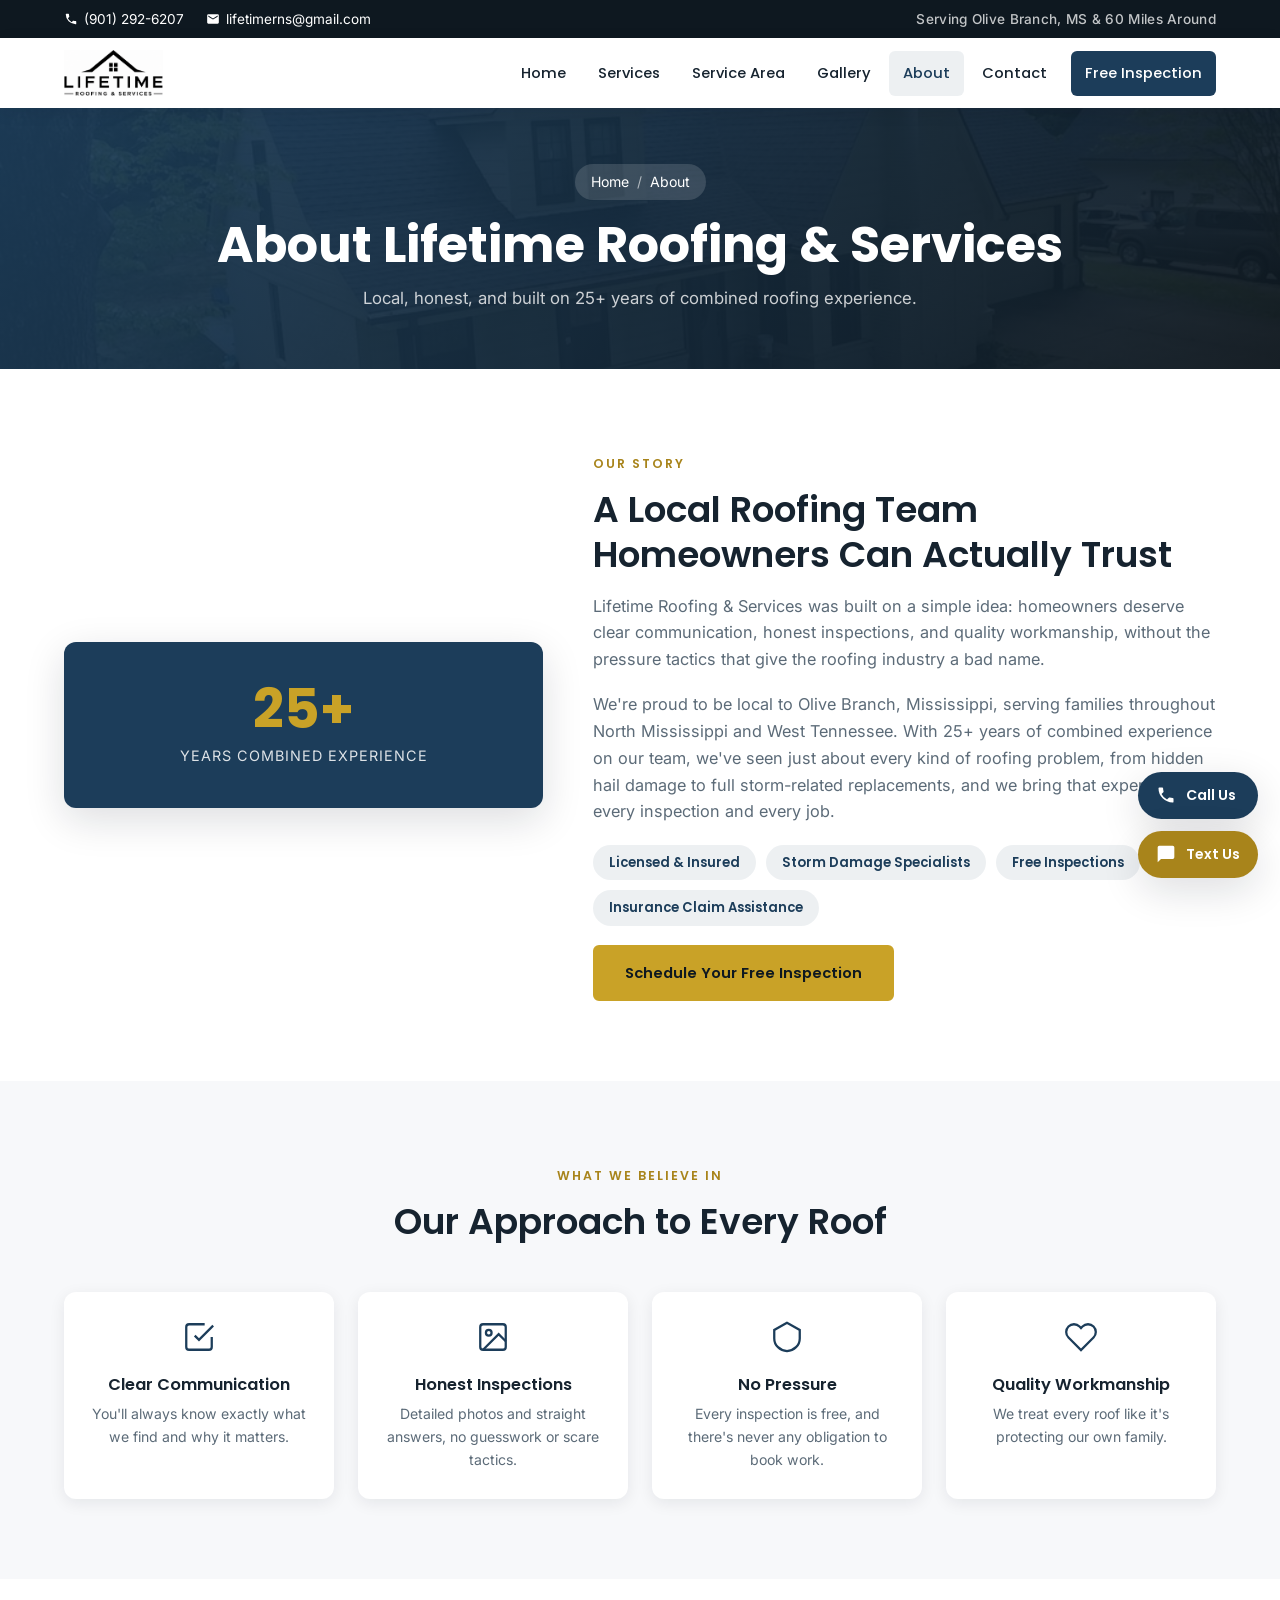
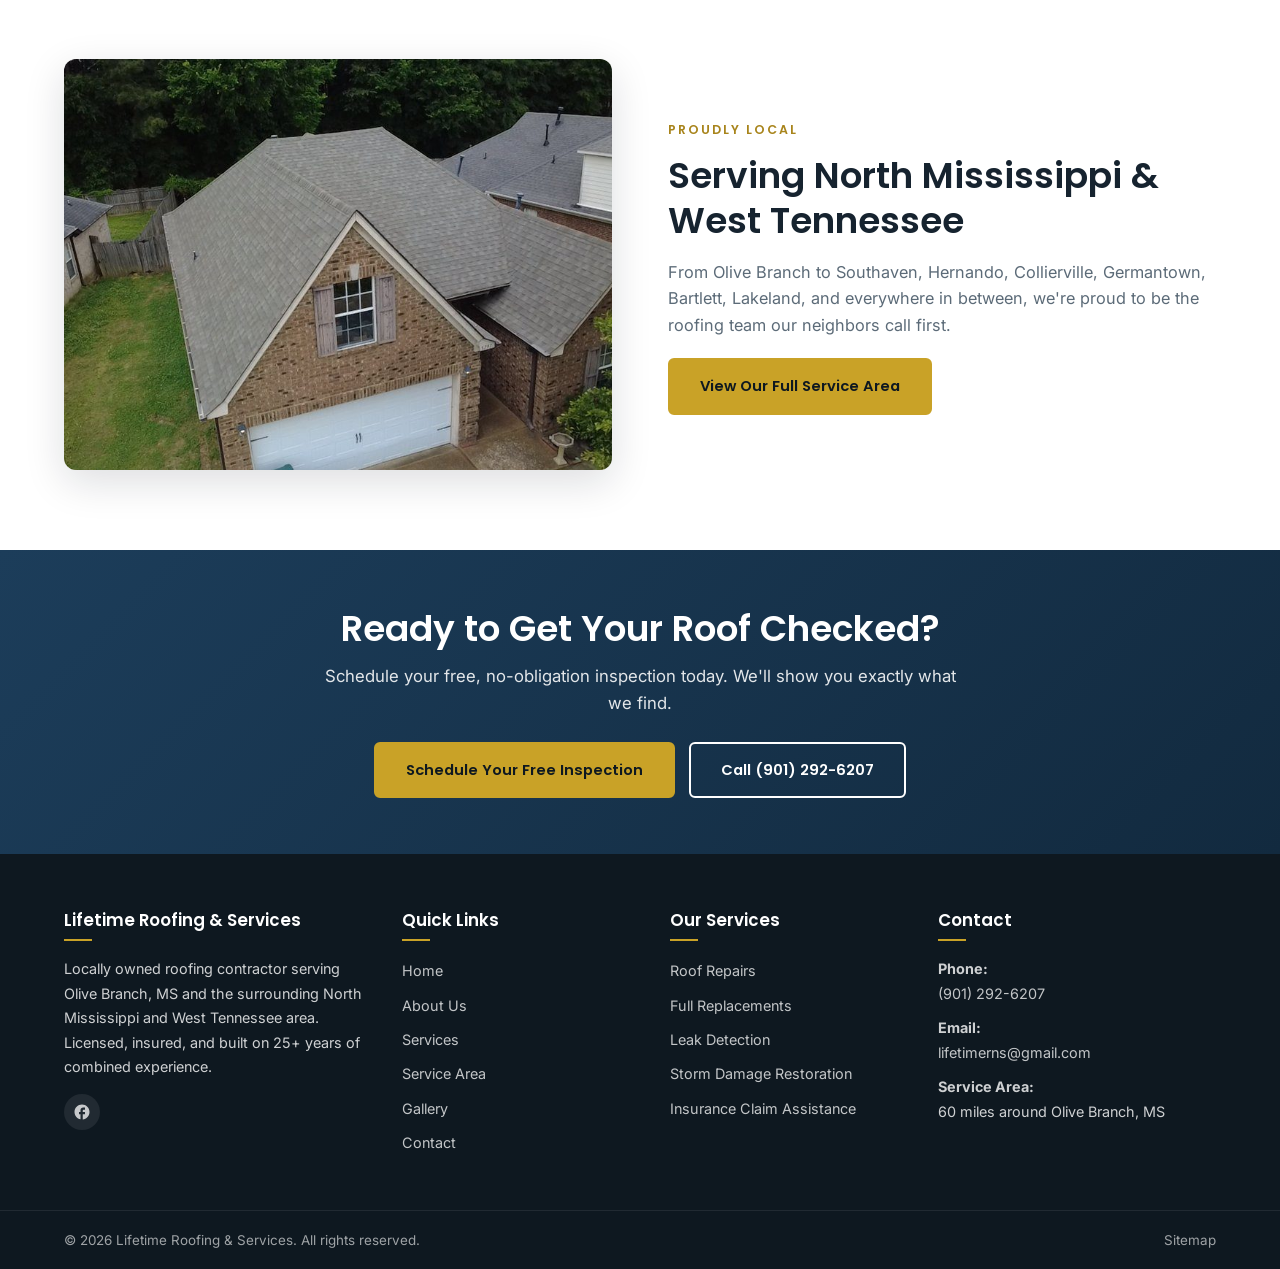
==== about.html @ e29c3717 "Initial build: Lifetime Roofing & Services SEO site Static HTML/CSS/JS site for lifetimeroofingnserv" ====
<!DOCTYPE html>
<html lang="en">
<head>
    <meta charset="UTF-8">
    <meta name="viewport" content="width=device-width, initial-scale=1.0">
    <title>About Us | 25+ Years Roofing Experience | Lifetime Roofing &amp; Services</title>
    <meta name="description" content="Lifetime Roofing & Services is a locally owned, licensed & insured roofing contractor with 25+ years of combined experience serving Olive Branch, MS and surrounding areas.">
    <meta name="robots" content="index, follow">
    <meta property="og:title" content="About Lifetime Roofing & Services">
    <meta property="og:description" content="Locally owned, licensed & insured roofing contractor with 25+ years of combined experience serving North Mississippi & West Tennessee.">
    <meta property="og:type" content="website">
    <meta property="og:url" content="https://lifetimeroofingnservices.com/about.html">
    <link rel="canonical" href="https://lifetimeroofingnservices.com/about.html">
    <link rel="preconnect" href="https://fonts.googleapis.com">
    <link rel="preconnect" href="https://fonts.gstatic.com" crossorigin>
    <link href="https://fonts.googleapis.com/css2?family=Poppins:wght@500;600;700&family=Inter:wght@400;500;600&display=swap" rel="stylesheet">
    <link rel="icon" type="image/png" sizes="32x32" href="images/favicon-32.png">
    <link rel="apple-touch-icon" href="images/favicon-180.png">
    <link rel="stylesheet" href="css/style.css">
    <script type="application/ld+json">
    {
        "@context": "https://schema.org",
        "@type": "BreadcrumbList",
        "itemListElement": [
            {"@type": "ListItem", "position": 1, "name": "Home", "item": "https://lifetimeroofingnservices.com/"},
            {"@type": "ListItem", "position": 2, "name": "About", "item": "https://lifetimeroofingnservices.com/about.html"}
        ]
    }
    </script>
</head>
<body>

    <div class="top-bar">
        <div class="container top-bar-inner">
            <div class="top-bar-left">
                <a href="tel:+19012926207" class="top-link"><svg width="14" height="14" viewBox="0 0 24 24" fill="currentColor"><path d="M20 15.5c-1.25 0-2.45-.2-3.57-.57a1 1 0 0 0-1.02.24l-2.2 2.2a15.07 15.07 0 0 1-6.59-6.59l2.2-2.2a1 1 0 0 0 .25-1.02A11.36 11.36 0 0 1 8.5 4a1 1 0 0 0-1-1H4a1 1 0 0 0-1 1 17 17 0 0 0 17 17 1 1 0 0 0 1-1v-3.5a1 1 0 0 0-1-1z"/></svg> (901) 292-6207</a>
                <a href="mailto:lifetimerns@gmail.com" class="top-link"><svg width="14" height="14" viewBox="0 0 24 24" fill="currentColor"><path d="M20 4H4a2 2 0 0 0-2 2v12a2 2 0 0 0 2 2h16a2 2 0 0 0 2-2V6a2 2 0 0 0-2-2zm0 4-8 5-8-5V6l8 5 8-5v2z"/></svg> lifetimerns@gmail.com</a>
            </div>
            <div class="top-bar-right">Serving Olive Branch, MS &amp; 60 Miles Around</div>
        </div>
    </div>

    <header class="main-header" id="mainHeader">
        <div class="container header-inner">
            <a href="index.html" class="logo">
                <img src="images/logo.png" alt="Lifetime Roofing & Services logo" class="logo-img">
            </a>
            <nav class="main-nav" id="mainNav">
                <ul>
                    <li><a href="index.html">Home</a></li>
                    <li><a href="services.html">Services</a></li>
                    <li><a href="service-area.html">Service Area</a></li>
                    <li><a href="gallery.html">Gallery</a></li>
                    <li><a href="about.html" class="active">About</a></li>
                    <li><a href="contact.html">Contact</a></li>
                    <li><a href="contact.html" class="nav-cta">Free Inspection</a></li>
                </ul>
            </nav>
            <button class="mobile-toggle" id="mobileToggle" aria-label="Toggle Menu">
                <span></span><span></span><span></span>
            </button>
        </div>
    </header>

    <section class="sub-hero">
        <div class="container">
            <div class="breadcrumbs"><a href="index.html">Home</a><span class="sep">/</span><span>About</span></div>
            <h1>About Lifetime Roofing &amp; Services</h1>
            <p>Local, honest, and built on 25+ years of combined roofing experience.</p>
        </div>
    </section>

    <section class="about-block">
        <div class="container about-grid">
            <div class="about-badge">
                <div class="big-num">25+</div>
                <span>Years Combined Experience</span>
            </div>
            <div class="about-info">
                <span class="eyebrow">Our Story</span>
                <h2>A Local Roofing Team Homeowners Can Actually Trust</h2>
                <p>Lifetime Roofing &amp; Services was built on a simple idea: homeowners deserve clear communication, honest inspections, and quality workmanship, without the pressure tactics that give the roofing industry a bad name.</p>
                <p>We're proud to be local to Olive Branch, Mississippi, serving families throughout North Mississippi and West Tennessee. With 25+ years of combined experience on our team, we've seen just about every kind of roofing problem, from hidden hail damage to full storm-related replacements, and we bring that experience to every inspection and every job.</p>
                <div class="credential-tags">
                    <span class="credential-tag">Licensed &amp; Insured</span>
                    <span class="credential-tag">Storm Damage Specialists</span>
                    <span class="credential-tag">Free Inspections</span>
                    <span class="credential-tag">Insurance Claim Assistance</span>
                </div>
                <a href="contact.html" class="btn btn-primary">Schedule Your Free Inspection</a>
            </div>
        </div>
    </section>

    <section class="why-us">
        <div class="container">
            <div class="section-header">
                <span class="eyebrow">What We Believe In</span>
                <h2>Our Approach to Every Roof</h2>
            </div>
            <div class="why-grid">
                <div class="why-card">
                    <svg width="34" height="34" viewBox="0 0 24 24" fill="none" stroke="currentColor" stroke-width="1.6"><path d="M9 11l3 3L22 4"/><path d="M21 12v7a2 2 0 0 1-2 2H5a2 2 0 0 1-2-2V5a2 2 0 0 1 2-2h11"/></svg>
                    <h3>Clear Communication</h3>
                    <p>You'll always know exactly what we find and why it matters.</p>
                </div>
                <div class="why-card">
                    <svg width="34" height="34" viewBox="0 0 24 24" fill="none" stroke="currentColor" stroke-width="1.6"><rect x="3" y="3" width="18" height="18" rx="2"/><circle cx="9" cy="9" r="2"/><path d="m21 15-5-5L5 21"/></svg>
                    <h3>Honest Inspections</h3>
                    <p>Detailed photos and straight answers, no guesswork or scare tactics.</p>
                </div>
                <div class="why-card">
                    <svg width="34" height="34" viewBox="0 0 24 24" fill="none" stroke="currentColor" stroke-width="1.6"><path d="M12 2 3 7v6c0 5 4 8.5 9 9 5-.5 9-4 9-9V7l-9-5z"/></svg>
                    <h3>No Pressure</h3>
                    <p>Every inspection is free, and there's never any obligation to book work.</p>
                </div>
                <div class="why-card">
                    <svg width="34" height="34" viewBox="0 0 24 24" fill="none" stroke="currentColor" stroke-width="1.6"><path d="M20.84 4.61a5.5 5.5 0 0 0-7.78 0L12 5.67l-1.06-1.06a5.5 5.5 0 0 0-7.78 7.78l1.06 1.06L12 21.23l7.78-7.78 1.06-1.06a5.5 5.5 0 0 0 0-7.78z"/></svg>
                    <h3>Quality Workmanship</h3>
                    <p>We treat every roof like it's protecting our own family.</p>
                </div>
            </div>
        </div>
    </section>

    <section class="welcome">
        <div class="container welcome-grid">
            <div class="welcome-image">
                <img src="images/roof-project-2.jpg" alt="Finished roofing project near Olive Branch, Mississippi" loading="lazy">
            </div>
            <div class="welcome-text">
                <span class="eyebrow">Proudly Local</span>
                <h2>Serving North Mississippi &amp; West Tennessee</h2>
                <p>From Olive Branch to Southaven, Hernando, Collierville, Germantown, Bartlett, Lakeland, and everywhere in between, we're proud to be the roofing team our neighbors call first.</p>
                <a href="service-area.html" class="btn btn-primary">View Our Full Service Area</a>
            </div>
        </div>
    </section>

    <section class="cta-banner">
        <div class="container">
            <h2>Ready to Get Your Roof Checked?</h2>
            <p>Schedule your free, no-obligation inspection today. We'll show you exactly what we find.</p>
            <div class="cta-buttons">
                <a href="contact.html" class="btn btn-primary">Schedule Your Free Inspection</a>
                <a href="tel:+19012926207" class="btn btn-outline">Call (901) 292-6207</a>
            </div>
        </div>
    </section>

    <footer class="main-footer">
        <div class="container footer-grid">
            <div class="footer-col">
                <h4>Lifetime Roofing &amp; Services</h4>
                <p>Locally owned roofing contractor serving Olive Branch, MS and the surrounding North Mississippi and West Tennessee area. Licensed, insured, and built on 25+ years of combined experience.</p>
                <div class="footer-social">
                    <a href="https://www.facebook.com/profile.php?id=61560986921436" aria-label="Facebook" target="_blank" rel="noopener">
                        <svg width="18" height="18" viewBox="0 0 24 24" fill="currentColor"><path d="M22 12c0-5.52-4.48-10-10-10S2 6.48 2 12c0 4.84 3.44 8.87 8 9.8V15H8v-3h2V9.5C10 7.57 11.57 6 13.5 6H16v3h-2c-.55 0-1 .45-1 1v2h3v3h-3v6.95c5.05-.5 9-4.76 9-9.95z"/></svg>
                    </a>
                </div>
            </div>
            <div class="footer-col">
                <h4>Quick Links</h4>
                <ul>
                    <li><a href="index.html">Home</a></li>
                    <li><a href="about.html">About Us</a></li>
                    <li><a href="services.html">Services</a></li>
                    <li><a href="service-area.html">Service Area</a></li>
                    <li><a href="gallery.html">Gallery</a></li>
                    <li><a href="contact.html">Contact</a></li>
                </ul>
            </div>
            <div class="footer-col">
                <h4>Our Services</h4>
                <ul>
                    <li><a href="services.html#repairs">Roof Repairs</a></li>
                    <li><a href="services.html#replacement">Full Replacements</a></li>
                    <li><a href="services.html#leak-detection">Leak Detection</a></li>
                    <li><a href="services.html#storm-damage">Storm Damage Restoration</a></li>
                    <li><a href="services.html#insurance">Insurance Claim Assistance</a></li>
                </ul>
            </div>
            <div class="footer-col">
                <h4>Contact</h4>
                <p><strong>Phone:</strong><br><a href="tel:+19012926207">(901) 292-6207</a></p>
                <p><strong>Email:</strong><br><a href="mailto:lifetimerns@gmail.com">lifetimerns@gmail.com</a></p>
                <p><strong>Service Area:</strong><br>60 miles around Olive Branch, MS</p>
            </div>
        </div>
        <div class="footer-bottom">
            <div class="container footer-bottom-inner">
                <p>&copy; <span id="year">2026</span> Lifetime Roofing &amp; Services. All rights reserved.</p>
                <ul>
                    <li><a href="sitemap.xml">Sitemap</a></li>
                </ul>
            </div>
        </div>
    </footer>

    <div class="fab-container">
        <a href="tel:+19012926207" class="fab fab-call" aria-label="Call Us">
            <svg width="20" height="20" viewBox="0 0 24 24" fill="currentColor"><path d="M20 15.5c-1.25 0-2.45-.2-3.57-.57a1 1 0 0 0-1.02.24l-2.2 2.2a15.07 15.07 0 0 1-6.59-6.59l2.2-2.2a1 1 0 0 0 .25-1.02A11.36 11.36 0 0 1 8.5 4a1 1 0 0 0-1-1H4a1 1 0 0 0-1 1 17 17 0 0 0 17 17 1 1 0 0 0 1-1v-3.5a1 1 0 0 0-1-1z"/></svg>
            <span>Call Us</span>
        </a>
        <a href="sms:+19012926207" class="fab fab-text" aria-label="Text Us">
            <svg width="20" height="20" viewBox="0 0 24 24" fill="currentColor"><path d="M20 2H4a2 2 0 0 0-2 2v18l4-4h14a2 2 0 0 0 2-2V4a2 2 0 0 0-2-2z"/></svg>
            <span>Text Us</span>
        </a>
    </div>

    <script src="js/script.js"></script>
</body>
</html>
---- css/style.css ----
/* =========================================================
   Lifetime Roofing & Services
   Stylesheet
   ========================================================= */

:root {
    --primary: #1c3d5a;
    --primary-dark: #122a3f;
    --primary-light: #3f6c8f;
    --accent: #c9a227;
    --accent-dark: #a8841b;
    --dark: #16232f;
    --darker: #0e1820;
    --light: #f7f8fa;
    --gray: #5c6b78;
    --gray-light: #e3e8ec;
    --white: #ffffff;
    --shadow: 0 4px 16px rgba(14, 24, 32, 0.08);
    --shadow-lg: 0 12px 40px rgba(14, 24, 32, 0.14);
    --radius: 6px;
    --radius-lg: 12px;
    --transition: all .3s cubic-bezier(.4, 0, .2, 1);
    --font-heading: 'Poppins', 'Helvetica Neue', Arial, sans-serif;
    --font-body: 'Inter', 'Helvetica Neue', Arial, sans-serif;
}

* { margin: 0; padding: 0; box-sizing: border-box; }

html { scroll-behavior: smooth; font-size: 16px; }

body {
    font-family: var(--font-body);
    color: var(--dark);
    line-height: 1.65;
    background: var(--white);
    overflow-x: hidden;
    -webkit-font-smoothing: antialiased;
}

img { max-width: 100%; height: auto; display: block; }
a { color: var(--primary); text-decoration: none; transition: var(--transition); }
a:hover { color: var(--primary-light); }

.container { max-width: 1200px; margin: 0 auto; padding: 0 24px; }

h1, h2, h3, h4, h5, h6 {
    font-family: var(--font-heading);
    font-weight: 600;
    line-height: 1.25;
    color: var(--dark);
}

h1 { font-size: clamp(2rem, 4.6vw, 3.1rem); font-weight: 700; }
h2 { font-size: clamp(1.6rem, 3.2vw, 2.25rem); margin-bottom: 1rem; }
h3 { font-size: 1.3rem; margin-bottom: .75rem; }

.eyebrow {
    display: inline-block;
    color: var(--accent-dark);
    font-family: var(--font-heading);
    font-weight: 600;
    text-transform: uppercase;
    letter-spacing: 2px;
    font-size: .78rem;
    margin-bottom: .75rem;
}
.eyebrow.light { color: var(--accent); }

.section-header {
    text-align: center;
    max-width: 680px;
    margin: 0 auto 3rem;
}
.section-header p { color: var(--gray); font-size: 1.02rem; }

.btn {
    display: inline-flex;
    align-items: center;
    justify-content: center;
    gap: .5rem;
    padding: 14px 30px;
    font-family: var(--font-heading);
    font-weight: 600;
    font-size: .92rem;
    border-radius: var(--radius);
    border: 2px solid transparent;
    cursor: pointer;
    transition: var(--transition);
    text-align: center;
}
.btn-primary {
    background: var(--accent);
    color: var(--darker);
    border-color: var(--accent);
}
.btn-primary:hover {
    background: var(--accent-dark);
    border-color: var(--accent-dark);
    color: var(--darker);
    transform: translateY(-2px);
    box-shadow: var(--shadow);
}
.btn-outline {
    background: transparent;
    color: var(--white);
    border-color: var(--white);
}
.btn-outline:hover {
    background: var(--white);
    color: var(--primary);
}
.btn-full { width: 100%; }

/* =========================================================
   TOP BAR
   ========================================================= */
.top-bar {
    background: var(--darker);
    color: var(--white);
    padding: 8px 0;
    font-size: .85rem;
}
.top-bar-inner {
    display: flex;
    justify-content: space-between;
    align-items: center;
    gap: 16px;
    flex-wrap: wrap;
}
.top-bar-left { display: flex; gap: 22px; flex-wrap: wrap; }
.top-link {
    color: var(--white);
    display: inline-flex;
    align-items: center;
    gap: 6px;
}
.top-link:hover { color: var(--accent); }
.top-link svg { flex-shrink: 0; }
.top-bar-right { font-weight: 500; letter-spacing: .3px; color: rgba(255,255,255,.75); }

/* =========================================================
   HEADER
   ========================================================= */
.main-header {
    background: var(--white);
    box-shadow: var(--shadow);
    position: sticky;
    top: 0;
    z-index: 100;
}
.header-inner {
    display: flex;
    align-items: center;
    justify-content: space-between;
    padding-top: 12px;
    padding-bottom: 12px;
    gap: 24px;
}
.logo { display: flex; align-items: center; gap: 10px; flex-shrink: 0; }
.logo-img { height: 46px; width: auto; display: block; }

.main-nav ul { display: flex; list-style: none; gap: 4px; align-items: center; }
.main-nav a {
    display: inline-block;
    padding: 10px 14px;
    color: var(--dark);
    font-family: var(--font-heading);
    font-weight: 500;
    font-size: .92rem;
    border-radius: var(--radius);
    transition: var(--transition);
}
.main-nav a:hover,
.main-nav a.active {
    color: var(--primary);
    background: rgba(28, 61, 90, .08);
}
.main-nav .nav-cta {
    background: var(--primary);
    color: var(--white);
    margin-left: 6px;
}
.main-nav .nav-cta:hover { background: var(--primary-dark); color: var(--white); }

.mobile-toggle {
    display: none;
    flex-direction: column;
    justify-content: space-between;
    width: 30px;
    height: 22px;
    background: transparent;
    border: 0;
    cursor: pointer;
    padding: 0;
}
.mobile-toggle span {
    display: block;
    height: 3px;
    background: var(--dark);
    border-radius: 2px;
    transition: var(--transition);
}

/* =========================================================
   HERO (single image, decluttered)
   ========================================================= */
.hero {
    position: relative;
    min-height: clamp(440px, 62vh, 640px);
    display: flex;
    align-items: center;
    background: var(--darker);
}
.hero-media {
    position: absolute;
    inset: 0;
    background-size: cover;
    background-position: center;
}
.hero-media::after {
    content: "";
    position: absolute;
    inset: 0;
    background: linear-gradient(115deg, rgba(14,24,32,.88) 0%, rgba(14,24,32,.62) 55%, rgba(14,24,32,.4) 100%);
}
.hero-content {
    position: relative;
    max-width: 640px;
    color: var(--white);
    padding: 60px 0;
}
.hero-content .eyebrow { color: var(--accent); }
.hero-content h1 {
    color: var(--white);
    margin-bottom: 1.1rem;
}
.hero-content p {
    font-size: clamp(1rem, 1.6vw, 1.15rem);
    color: rgba(255,255,255,.9);
    margin-bottom: 1.9rem;
    max-width: 540px;
}
.hero-buttons { display: flex; gap: 14px; flex-wrap: wrap; margin-bottom: 2rem; }
.hero-trust {
    display: flex;
    gap: 26px;
    flex-wrap: wrap;
    padding-top: 1.6rem;
    border-top: 1px solid rgba(255,255,255,.18);
}
.hero-trust-item { display: flex; align-items: center; gap: 10px; }
.hero-trust-item strong {
    display: block;
    font-family: var(--font-heading);
    color: var(--white);
    font-size: 1rem;
}
.hero-trust-item span { color: rgba(255,255,255,.7); font-size: .82rem; }
.hero-trust-item svg { color: var(--accent); flex-shrink: 0; }

/* =========================================================
   SUB-HERO (for non-home pages)
   ========================================================= */
.sub-hero {
    position: relative;
    min-height: 240px;
    display: flex;
    align-items: center;
    justify-content: center;
    text-align: center;
    color: var(--white);
    background: linear-gradient(135deg, rgba(28,61,90,.92), rgba(14,24,32,.94)), url('../images/roof-project-1.jpg') center/cover;
    padding: 56px 24px;
}
.sub-hero h1 { color: var(--white); margin-bottom: .6rem; }
.sub-hero p { font-size: 1.05rem; max-width: 640px; margin: 0 auto; opacity: .92; color: rgba(255,255,255,.85); }
.breadcrumbs {
    display: inline-flex;
    align-items: center;
    gap: 8px;
    margin-bottom: 14px;
    font-size: .88rem;
    background: rgba(255,255,255,.14);
    padding: 6px 16px;
    border-radius: 999px;
}
.breadcrumbs a { color: var(--white); }
.breadcrumbs a:hover { color: var(--accent); }
.breadcrumbs .sep { opacity: .6; }

/* =========================================================
   QUICK LINKS
   ========================================================= */
.quick-links { padding: 56px 0; background: var(--light); }
.quick-links-grid { display: grid; grid-template-columns: repeat(4, 1fr); gap: 22px; }
.quick-link-card {
    background: var(--white);
    padding: 32px 22px;
    border-radius: var(--radius-lg);
    text-align: center;
    color: var(--dark);
    box-shadow: var(--shadow);
    transition: var(--transition);
    border-top: 3px solid transparent;
}
.quick-link-card:hover {
    transform: translateY(-5px);
    box-shadow: var(--shadow-lg);
    border-top-color: var(--accent);
    color: var(--dark);
}
.quick-icon {
    width: 60px;
    height: 60px;
    border-radius: 50%;
    background: rgba(28, 61, 90, .08);
    display: inline-flex;
    align-items: center;
    justify-content: center;
    color: var(--primary);
    margin-bottom: 14px;
}
.quick-link-card h3 { font-size: 1.08rem; margin-bottom: 6px; }
.quick-link-card p { color: var(--gray); font-size: .9rem; }

/* =========================================================
   WELCOME / INTRO
   ========================================================= */
.welcome { padding: 80px 0; background: var(--white); }
.welcome-grid { display: grid; grid-template-columns: 1fr 1fr; gap: 56px; align-items: center; }
.welcome-text p { color: var(--gray); font-size: 1.02rem; margin-bottom: 1.2rem; }
.welcome-features { margin-top: 28px; display: grid; gap: 13px; }
.feature { display: flex; align-items: center; gap: 12px; color: var(--dark); font-weight: 500; }
.feature svg {
    color: var(--primary);
    flex-shrink: 0;
    background: rgba(28, 61, 90, .1);
    border-radius: 50%;
    padding: 4px;
}
.welcome-image {
    position: relative;
    border-radius: var(--radius-lg);
    overflow: hidden;
    box-shadow: var(--shadow-lg);
    aspect-ratio: 4 / 3;
}
.welcome-image img { width: 100%; height: 100%; object-fit: cover; }
.image-badge {
    position: absolute;
    top: 20px;
    right: 20px;
    background: var(--accent);
    color: var(--darker);
    padding: 12px 18px;
    border-radius: var(--radius);
    box-shadow: var(--shadow);
    text-align: center;
}
.image-badge strong { display: block; font-family: var(--font-heading); font-size: 1rem; }
.image-badge span { font-size: .82rem; }

/* =========================================================
   SERVICES
   ========================================================= */
.services { padding: 80px 0; background: var(--primary); color: var(--white); }
.services .section-header h2, .services .section-header p { color: var(--white); }
.services .section-header p { color: rgba(255,255,255,.82); }
.services-grid { display: grid; grid-template-columns: repeat(3, 1fr); gap: 26px; }
.service-card {
    background: var(--white);
    color: var(--dark);
    border-radius: var(--radius-lg);
    padding: 30px 26px;
    box-shadow: var(--shadow-lg);
    transition: var(--transition);
}
.service-card:hover { transform: translateY(-6px); }
.service-icon {
    width: 52px;
    height: 52px;
    border-radius: var(--radius);
    background: rgba(28, 61, 90, .1);
    color: var(--primary);
    display: inline-flex;
    align-items: center;
    justify-content: center;
    margin-bottom: 16px;
}
.service-card h3 { color: var(--primary-dark); margin-bottom: 10px; font-size: 1.15rem; }
.service-card p { color: var(--gray); font-size: .95rem; }

/* =========================================================
   SERVICE LIST PAGE (services.html detail blocks)
   ========================================================= */
.service-detail { padding: 64px 0; border-bottom: 1px solid var(--gray-light); }
.service-detail:last-child { border-bottom: none; }
.service-detail-grid { display: grid; grid-template-columns: 1fr 1.4fr; gap: 50px; align-items: center; }
.service-detail-icon {
    width: 72px;
    height: 72px;
    border-radius: var(--radius-lg);
    background: rgba(28, 61, 90, .08);
    color: var(--primary);
    display: inline-flex;
    align-items: center;
    justify-content: center;
    margin-bottom: 18px;
}
.service-detail h2 { color: var(--primary-dark); }
.service-detail p { color: var(--gray); margin-bottom: 1rem; }
.service-detail ul { list-style: none; margin-top: 1rem; }
.service-detail li {
    position: relative;
    padding-left: 26px;
    margin-bottom: 9px;
    color: var(--dark);
    font-size: .96rem;
}
.service-detail li::before {
    content: "";
    position: absolute;
    left: 0;
    top: 6px;
    width: 8px;
    height: 8px;
    background: var(--accent);
    border-radius: 50%;
}

/* =========================================================
   STORM / CTA BANNER
   ========================================================= */
.cta-banner {
    background: linear-gradient(135deg, var(--primary) 0%, var(--primary-dark) 100%);
    color: var(--white);
    padding: 56px 0;
    text-align: center;
}
.cta-banner h2 { color: var(--white); margin-bottom: .7rem; }
.cta-banner p { color: rgba(255,255,255,.88); font-size: 1.05rem; max-width: 640px; margin: 0 auto 1.5rem; }
.cta-banner .cta-buttons { display: flex; gap: 14px; justify-content: center; flex-wrap: wrap; }

/* =========================================================
   WHY CHOOSE US
   ========================================================= */
.why-us { padding: 80px 0; background: var(--light); }
.why-grid { display: grid; grid-template-columns: repeat(4, 1fr); gap: 24px; }
.why-card { background: var(--white); border-radius: var(--radius-lg); padding: 28px 22px; box-shadow: var(--shadow); text-align: center; }
.why-card svg { color: var(--primary); margin-bottom: 14px; }
.why-card h3 { font-size: 1.02rem; margin-bottom: 6px; }
.why-card p { color: var(--gray); font-size: .88rem; }

/* =========================================================
   GALLERY
   ========================================================= */
.gallery-grid { display: grid; grid-template-columns: repeat(3, 1fr); gap: 24px; }
.gallery-item {
    border-radius: var(--radius-lg);
    overflow: hidden;
    box-shadow: var(--shadow);
    position: relative;
    aspect-ratio: 4/3;
}
.gallery-item img { width: 100%; height: 100%; object-fit: cover; transition: transform .5s ease; }
.gallery-item:hover img { transform: scale(1.06); }
.gallery-caption {
    position: absolute;
    left: 0; right: 0; bottom: 0;
    padding: 16px 18px;
    background: linear-gradient(transparent, rgba(14,24,32,.85));
    color: var(--white);
    font-family: var(--font-heading);
    font-size: .92rem;
    font-weight: 500;
}
.gallery-note {
    text-align: center;
    color: var(--gray);
    max-width: 560px;
    margin: 40px auto 0;
    font-size: .95rem;
}

/* =========================================================
   SERVICE AREA
   ========================================================= */
.area-grid { display: grid; grid-template-columns: 1.1fr 1fr; gap: 50px; align-items: start; }
.area-list { list-style: none; display: grid; grid-template-columns: repeat(2, 1fr); gap: 12px; margin-top: 1.4rem; }
.area-list li {
    display: flex;
    align-items: center;
    gap: 10px;
    color: var(--dark);
    font-weight: 500;
    background: var(--white);
    padding: 12px 16px;
    border-radius: var(--radius);
    box-shadow: var(--shadow);
}
.area-list li svg { color: var(--accent-dark); flex-shrink: 0; }
.area-map-wrap {
    border-radius: var(--radius-lg);
    overflow: hidden;
    box-shadow: var(--shadow-lg);
    min-height: 420px;
}
.area-map-wrap iframe { width: 100%; height: 100%; min-height: 420px; border: 0; display: block; }

/* =========================================================
   ABOUT / OWNER
   ========================================================= */
.about-block { padding: 80px 0; }
.about-grid { display: grid; grid-template-columns: 1fr 1.3fr; gap: 50px; align-items: center; }
.about-badge {
    background: var(--primary);
    color: var(--white);
    border-radius: var(--radius-lg);
    padding: 40px 30px;
    text-align: center;
    box-shadow: var(--shadow-lg);
}
.about-badge .big-num { font-family: var(--font-heading); font-size: 3.4rem; font-weight: 700; color: var(--accent); line-height: 1; }
.about-badge span { display: block; margin-top: 8px; font-size: .9rem; color: rgba(255,255,255,.85); text-transform: uppercase; letter-spacing: 1px; }
.about-info p { color: var(--gray); margin-bottom: 1.1rem; font-size: 1.02rem; }
.credential-tags { display: flex; flex-wrap: wrap; gap: 10px; margin: 1.2rem 0; }
.credential-tag {
    background: rgba(28, 61, 90, .08);
    color: var(--primary);
    padding: 7px 16px;
    border-radius: 999px;
    font-family: var(--font-heading);
    font-size: .82rem;
    font-weight: 600;
}

/* =========================================================
   CONTACT
   ========================================================= */
.contact { padding: 80px 0; background: linear-gradient(135deg, var(--dark) 0%, var(--darker) 100%); color: var(--white); }
.contact-grid { display: grid; grid-template-columns: 1fr 1.15fr; gap: 56px; align-items: start; }
.contact-info h2, .contact-info p { color: var(--white); }
.contact-info > p { color: rgba(255,255,255,.85); font-size: 1.02rem; margin-bottom: 1.8rem; }
.contact-features { display: flex; flex-direction: column; gap: 20px; margin-top: 30px; }
.contact-feature { display: flex; align-items: flex-start; gap: 14px; }
.contact-feature svg {
    color: var(--accent);
    flex-shrink: 0;
    background: rgba(201, 162, 39, .14);
    padding: 6px;
    border-radius: 50%;
    width: 42px;
    height: 42px;
}
.contact-feature strong { display: block; color: var(--white); font-family: var(--font-heading); font-size: 1.02rem; margin-bottom: 3px; }
.contact-feature span { color: rgba(255,255,255,.7); font-size: .9rem; }

.contact-form-wrapper { background: var(--white); padding: 38px; border-radius: var(--radius-lg); color: var(--dark); box-shadow: var(--shadow-lg); }
.form-row { display: grid; grid-template-columns: 1fr 1fr; gap: 16px; }
.form-group { margin-bottom: 18px; }
.form-group label { display: block; color: var(--dark); font-family: var(--font-heading); font-weight: 600; font-size: .86rem; margin-bottom: 6px; }
.required { color: #c0392b; }
.form-group input, .form-group select, .form-group textarea {
    width: 100%;
    padding: 12px 14px;
    border: 1px solid var(--gray-light);
    border-radius: var(--radius);
    font-family: var(--font-body);
    font-size: .95rem;
    color: var(--dark);
    background: var(--white);
    transition: var(--transition);
}
.form-group input:focus, .form-group select:focus, .form-group textarea:focus {
    outline: 0;
    border-color: var(--primary);
    box-shadow: 0 0 0 3px rgba(28, 61, 90, .14);
}
.form-group textarea { resize: vertical; min-height: 90px; }
.form-success {
    display: none;
    align-items: center;
    gap: 10px;
    margin-top: 16px;
    padding: 14px;
    background: rgba(28, 61, 90, .08);
    color: var(--primary-dark);
    border-radius: var(--radius);
    border-left: 3px solid var(--primary);
    font-weight: 500;
}
.form-success.show { display: flex; }
.form-success svg { color: var(--primary); flex-shrink: 0; }

/* =========================================================
   FOOTER
   ========================================================= */
.main-footer { background: var(--darker); color: rgba(255,255,255,.8); padding-top: 56px; }
.footer-grid { display: grid; grid-template-columns: 1.3fr 1fr 1fr 1.2fr; gap: 36px; padding-bottom: 46px; }
.footer-col h4 { color: var(--white); font-size: 1.05rem; margin-bottom: 16px; position: relative; padding-bottom: 10px; }
.footer-col h4::after { content: ""; position: absolute; bottom: 0; left: 0; width: 28px; height: 2px; background: var(--accent); }
.footer-col p { font-size: .9rem; line-height: 1.7; margin-bottom: 10px; }
.footer-col ul { list-style: none; }
.footer-col li { margin-bottom: 8px; }
.footer-col a { color: rgba(255,255,255,.75); font-size: .9rem; }
.footer-col a:hover { color: var(--accent); }
.footer-social { display: flex; gap: 10px; margin-top: 14px; }
.footer-social a {
    width: 36px; height: 36px; border-radius: 50%;
    background: rgba(255,255,255,.08);
    display: inline-flex; align-items: center; justify-content: center;
}
.footer-social a:hover { background: var(--accent); color: var(--darker) !important; }
.footer-bottom { border-top: 1px solid rgba(255,255,255,.08); padding: 18px 0; font-size: .84rem; }
.footer-bottom-inner { display: flex; justify-content: space-between; align-items: center; gap: 20px; flex-wrap: wrap; }
.footer-bottom ul { display: flex; gap: 18px; list-style: none; flex-wrap: wrap; }
.footer-bottom p, .footer-bottom a { color: rgba(255,255,255,.6); }
.footer-bottom a:hover { color: var(--accent); }

/* =========================================================
   FAB
   ========================================================= */
.fab-container { position: fixed; bottom: 22px; right: 22px; display: flex; flex-direction: column; gap: 12px; z-index: 90; }
.fab {
    display: inline-flex; align-items: center; gap: 10px;
    padding: 12px 18px; border-radius: 50px; color: var(--white);
    font-family: var(--font-heading); font-weight: 600; font-size: .88rem;
    box-shadow: var(--shadow-lg); transition: var(--transition);
}
.fab:hover { transform: scale(1.05); color: var(--white); }
.fab-call { background: var(--primary); }
.fab-text { background: var(--accent-dark); }

/* =========================================================
   RESPONSIVE
   ========================================================= */
@media (max-width: 1024px) {
    .welcome-grid, .contact-grid, .service-detail-grid, .area-grid, .about-grid { grid-template-columns: 1fr; }
    .services-grid, .quick-links-grid, .why-grid { grid-template-columns: repeat(2, 1fr); }
    .gallery-grid { grid-template-columns: repeat(2, 1fr); }
    .footer-grid { grid-template-columns: 1fr 1fr; }
    .area-map-wrap { min-height: 320px; }
    .area-map-wrap iframe { min-height: 320px; }
}

@media (max-width: 768px) {
    .top-bar-left span.top-hours { display: none; }
    .main-nav {
        position: fixed; top: 68px; right: 0; width: 280px; height: calc(100vh - 68px);
        background: var(--white); box-shadow: var(--shadow-lg); padding: 20px;
        transform: translateX(100%); transition: var(--transition); overflow-y: auto;
    }
    .main-nav.open { transform: translateX(0); }
    .main-nav ul { flex-direction: column; gap: 0; align-items: stretch; }
    .main-nav a { display: block; padding: 12px 16px; }
    .main-nav .nav-cta { margin-left: 0; margin-top: 10px; text-align: center; }
    .mobile-toggle { display: flex; }
    .mobile-toggle.open span:nth-child(1) { transform: translateY(9px) rotate(45deg); }
    .mobile-toggle.open span:nth-child(2) { opacity: 0; }
    .mobile-toggle.open span:nth-child(3) { transform: translateY(-9px) rotate(-45deg); }
    .services-grid, .quick-links-grid, .why-grid, .gallery-grid, .area-list { grid-template-columns: 1fr; }
    .footer-grid { grid-template-columns: 1fr; }
    .form-row { grid-template-columns: 1fr; }
    .contact-form-wrapper { padding: 26px 20px; }
    .footer-bottom-inner { justify-content: center; text-align: center; }
    .footer-bottom ul { justify-content: center; }
}

@media (max-width: 480px) {
    .container { padding: 0 16px; }
    .welcome, .services, .why-us, .about-block, .contact, .service-detail { padding: 56px 0; }
    .btn { padding: 12px 22px; font-size: .86rem; }
    .fab span { display: none; }
    .fab { padding: 12px; }
}
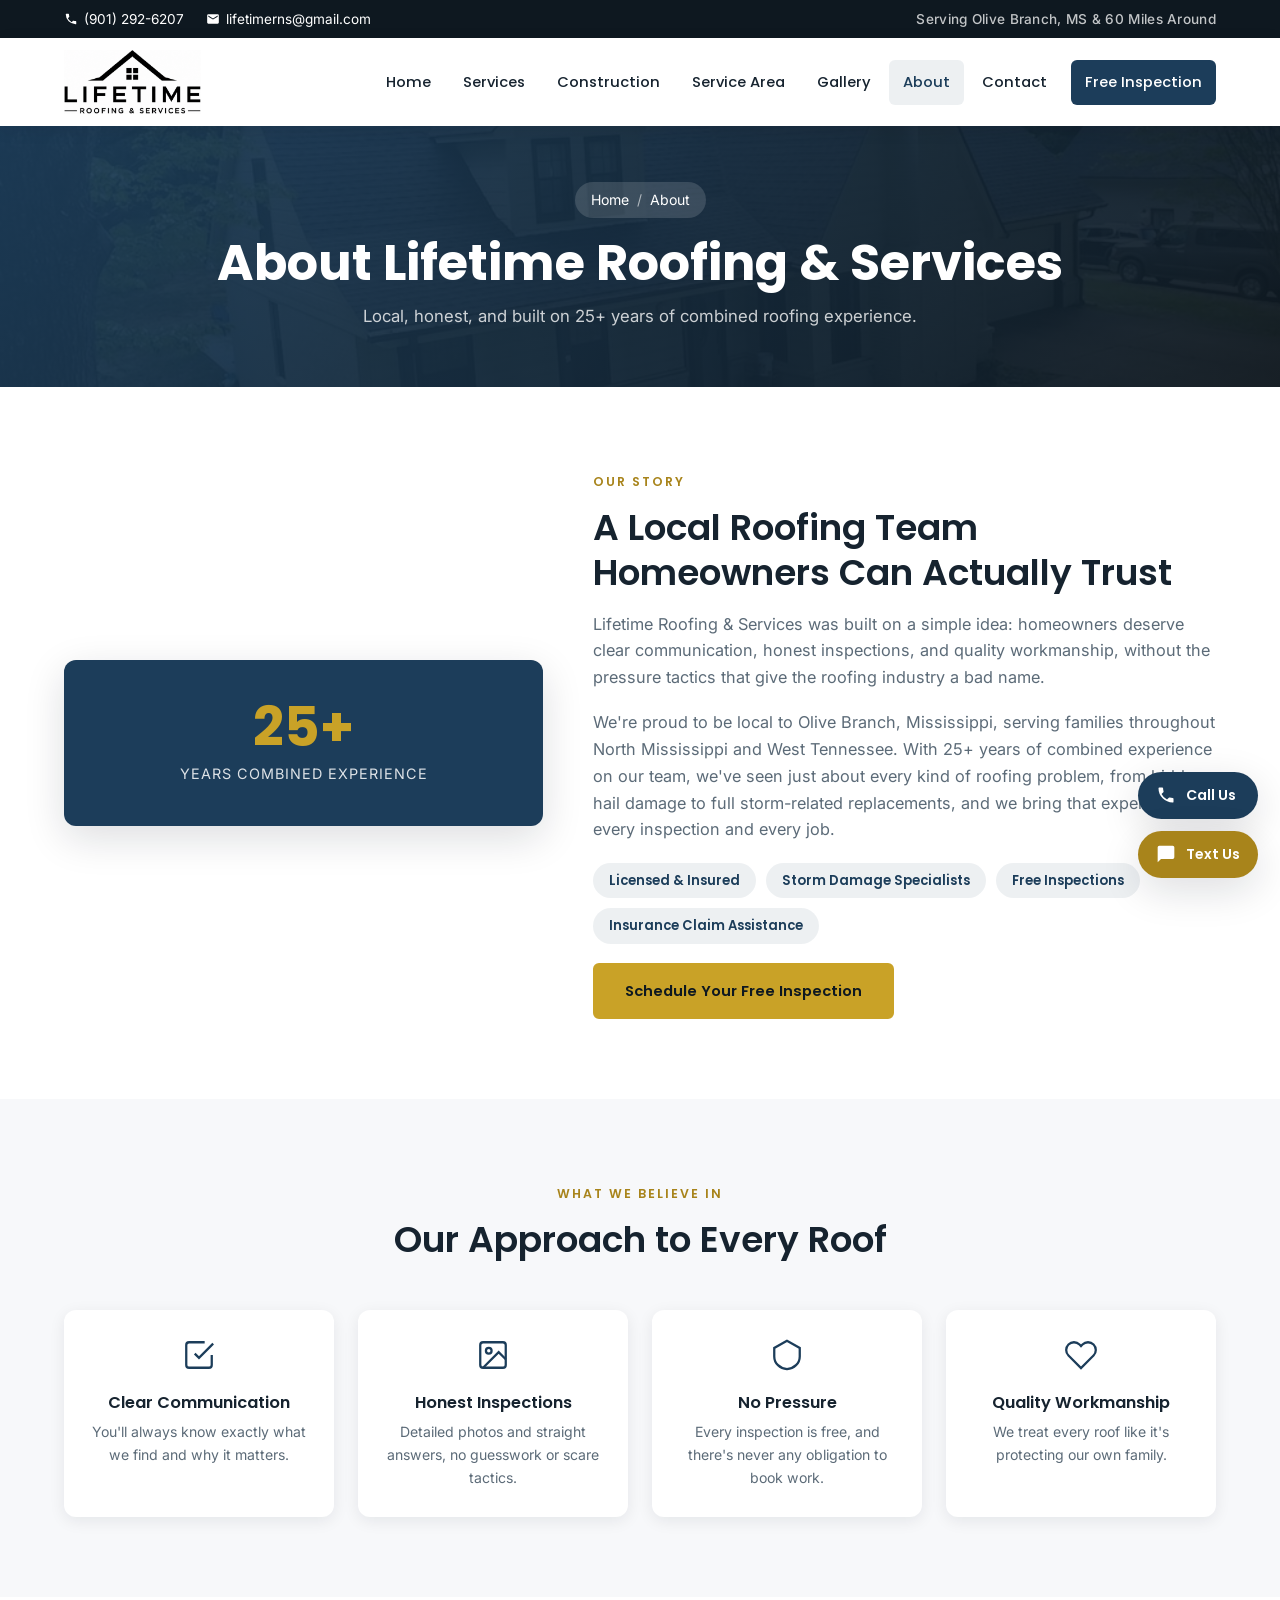
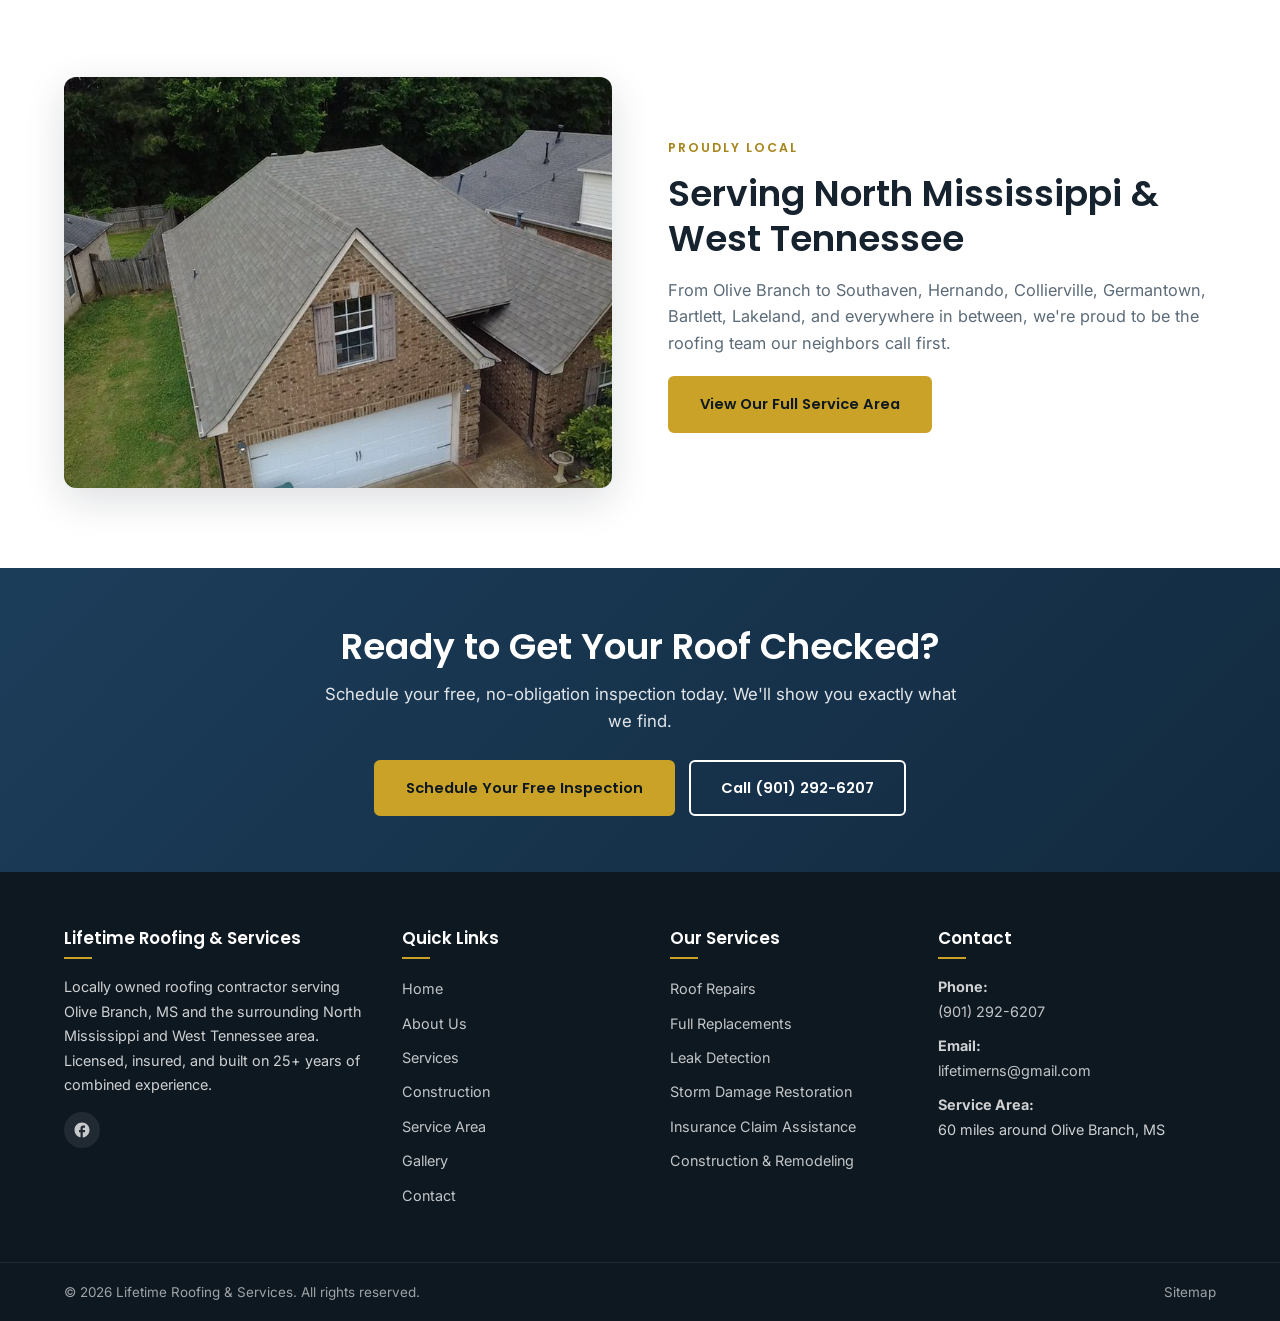
==== commit 37d31993: "Add Construction & Remodeling section: new page, homepage band, sitewide nav Client confirmed the co" ====
--- a/about.html
+++ b/about.html
@@ -49,6 +49,7 @@
                 <ul>
                     <li><a href="index.html">Home</a></li>
                     <li><a href="services.html">Services</a></li>
+                    <li><a href="construction.html">Construction</a></li>
                     <li><a href="service-area.html">Service Area</a></li>
                     <li><a href="gallery.html">Gallery</a></li>
                     <li><a href="about.html" class="active">About</a></li>
@@ -165,6 +166,7 @@
                     <li><a href="index.html">Home</a></li>
                     <li><a href="about.html">About Us</a></li>
                     <li><a href="services.html">Services</a></li>
+                    <li><a href="construction.html">Construction</a></li>
                     <li><a href="service-area.html">Service Area</a></li>
                     <li><a href="gallery.html">Gallery</a></li>
                     <li><a href="contact.html">Contact</a></li>
@@ -178,6 +180,7 @@
                     <li><a href="services.html#leak-detection">Leak Detection</a></li>
                     <li><a href="services.html#storm-damage">Storm Damage Restoration</a></li>
                     <li><a href="services.html#insurance">Insurance Claim Assistance</a></li>
+                    <li><a href="construction.html">Construction &amp; Remodeling</a></li>
                 </ul>
             </div>
             <div class="footer-col">
--- a/css/style.css
+++ b/css/style.css
@@ -157,7 +157,7 @@
     gap: 24px;
 }
 .logo { display: flex; align-items: center; gap: 10px; flex-shrink: 0; }
-.logo-img { height: 46px; width: auto; display: block; }
+.logo-img { height: 64px; width: auto; display: block; }
 
 .main-nav ul { display: flex; list-style: none; gap: 4px; align-items: center; }
 .main-nav a {
@@ -228,6 +228,13 @@
     max-width: 640px;
     color: var(--white);
     padding: 60px 0;
+}
+.hero-logo {
+    width: clamp(220px, 34vw, 330px);
+    height: auto;
+    display: block;
+    margin-bottom: 1.5rem;
+    filter: drop-shadow(0 3px 12px rgba(0,0,0,.4));
 }
 .hero-content .eyebrow { color: var(--accent); }
 .hero-content h1 {
@@ -426,6 +433,52 @@
     height: 8px;
     background: var(--accent);
     border-radius: 50%;
+}
+
+/* =========================================================
+   FAQ
+   ========================================================= */
+.faq {
+    padding: 80px 0;
+    background: var(--light);
+}
+.faq-list {
+    max-width: 800px;
+    margin-top: 1.4rem;
+}
+.faq-item {
+    background: var(--white);
+    border: 1px solid var(--gray-light);
+    border-radius: var(--radius-lg);
+    margin-bottom: 14px;
+    overflow: hidden;
+}
+.faq-item summary {
+    list-style: none;
+    cursor: pointer;
+    padding: 20px 24px;
+    font-family: var(--font-heading);
+    font-weight: 600;
+    color: var(--primary);
+    display: flex;
+    align-items: center;
+    justify-content: space-between;
+    gap: 16px;
+}
+.faq-item summary::-webkit-details-marker { display: none; }
+.faq-item summary::after {
+    content: "+";
+    flex-shrink: 0;
+    font-size: 1.4rem;
+    line-height: 1;
+    color: var(--accent-dark);
+    transition: var(--transition);
+}
+.faq-item[open] summary::after { transform: rotate(45deg); }
+.faq-item[open] summary { border-bottom: 1px solid var(--gray-light); }
+.faq-item p {
+    padding: 4px 24px 22px;
+    color: var(--gray);
 }
 
 /* =========================================================
@@ -645,6 +698,7 @@
 
 @media (max-width: 768px) {
     .top-bar-left span.top-hours { display: none; }
+    .logo-img { height: 48px; }
     .main-nav {
         position: fixed; top: 68px; right: 0; width: 280px; height: calc(100vh - 68px);
         background: var(--white); box-shadow: var(--shadow-lg); padding: 20px;
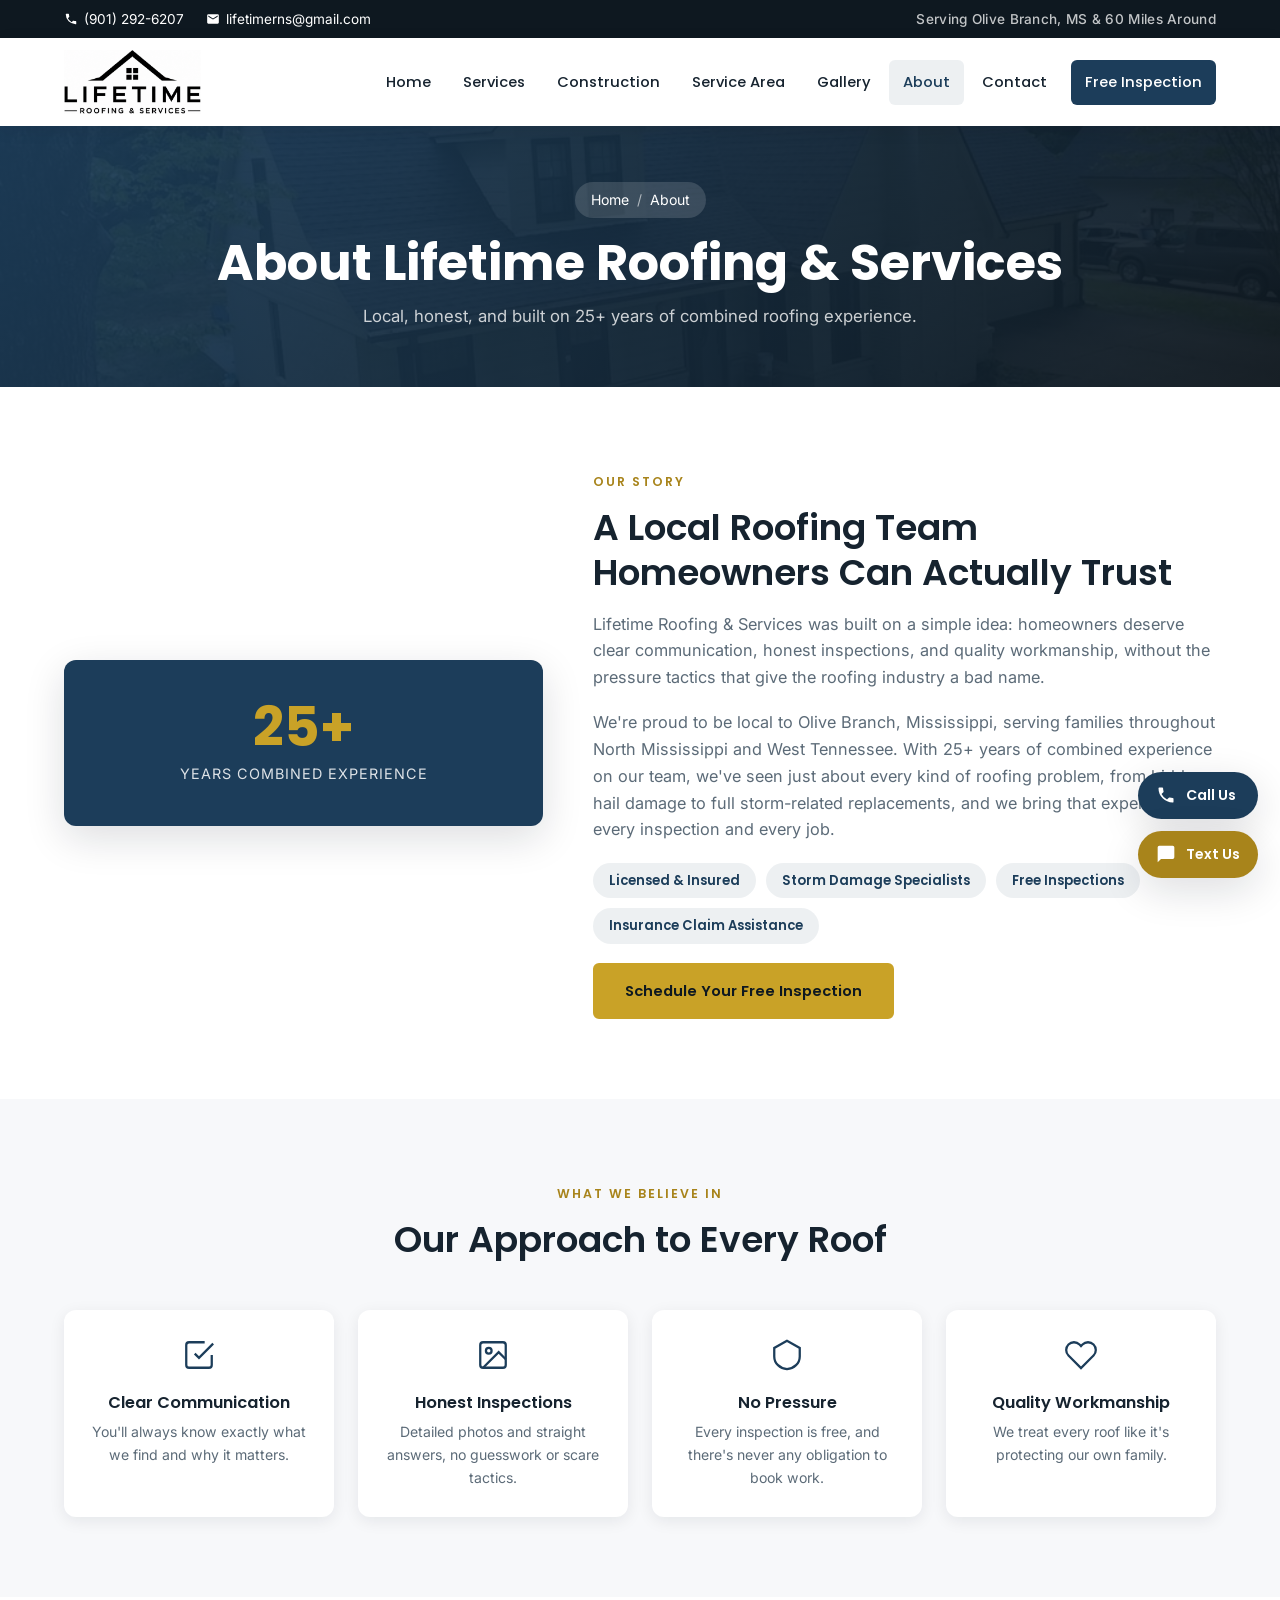
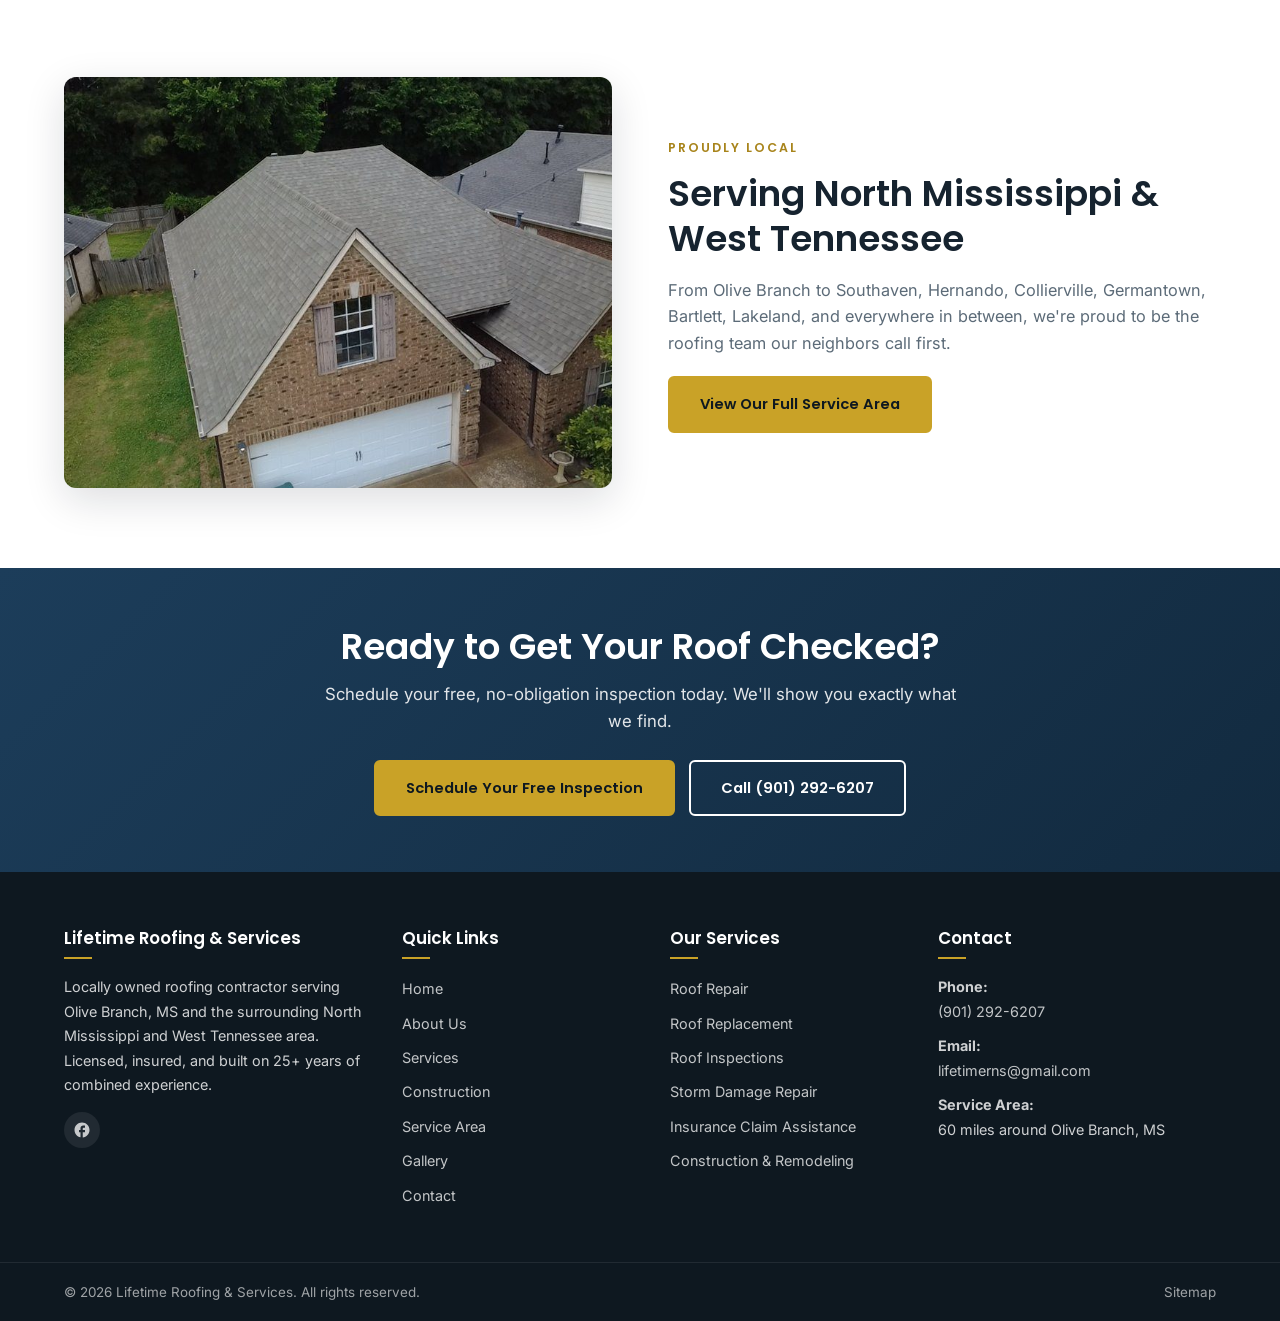
==== commit d764f092: "Add dedicated local-SEO service pages for tracked keywords Four new pages targeting the LocalRank tr" ====
--- a/about.html
+++ b/about.html
@@ -175,10 +175,10 @@
             <div class="footer-col">
                 <h4>Our Services</h4>
                 <ul>
-                    <li><a href="services.html#repairs">Roof Repairs</a></li>
-                    <li><a href="services.html#replacement">Full Replacements</a></li>
-                    <li><a href="services.html#leak-detection">Leak Detection</a></li>
-                    <li><a href="services.html#storm-damage">Storm Damage Restoration</a></li>
+                    <li><a href="roof-repair-olive-branch-ms.html">Roof Repair</a></li>
+                    <li><a href="roof-replacement-olive-branch-ms.html">Roof Replacement</a></li>
+                    <li><a href="roof-inspection-olive-branch-ms.html">Roof Inspections</a></li>
+                    <li><a href="storm-damage-roof-repair-olive-branch-ms.html">Storm Damage Repair</a></li>
                     <li><a href="services.html#insurance">Insurance Claim Assistance</a></li>
                     <li><a href="construction.html">Construction &amp; Remodeling</a></li>
                 </ul>
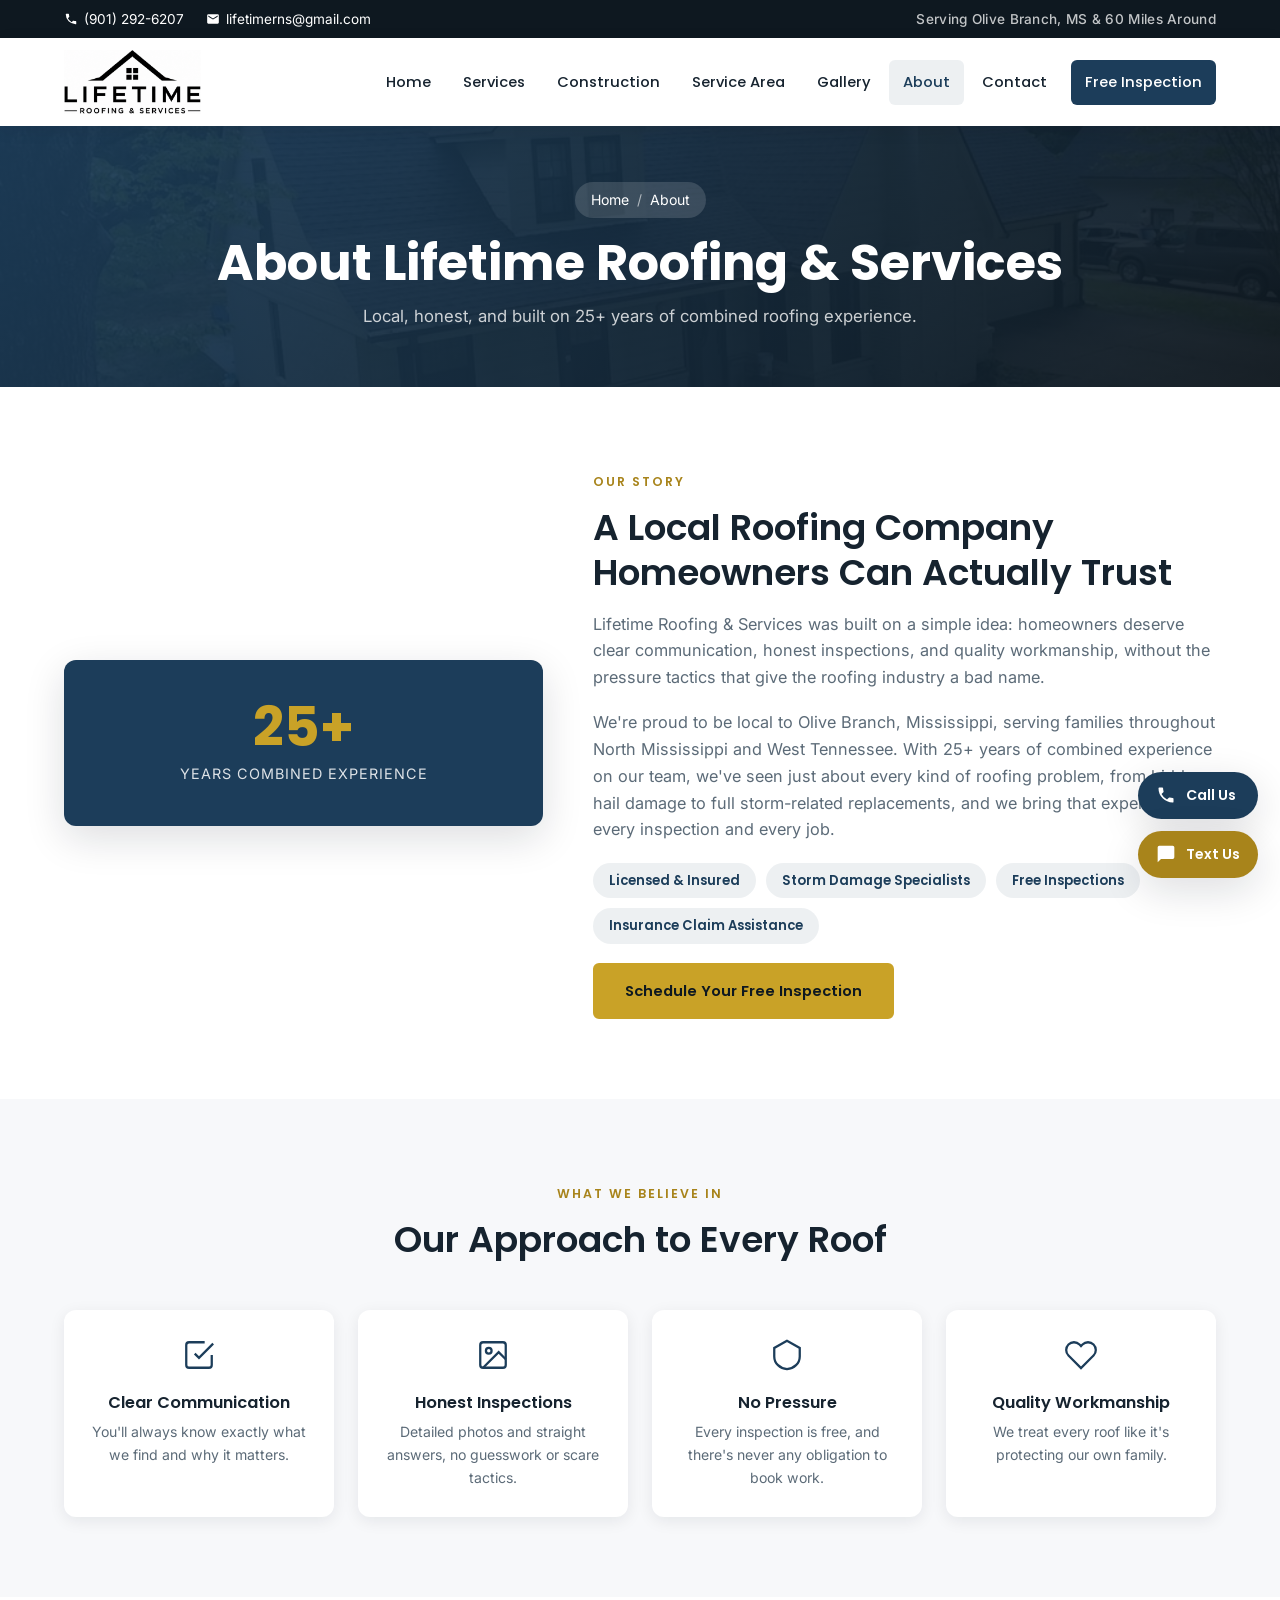
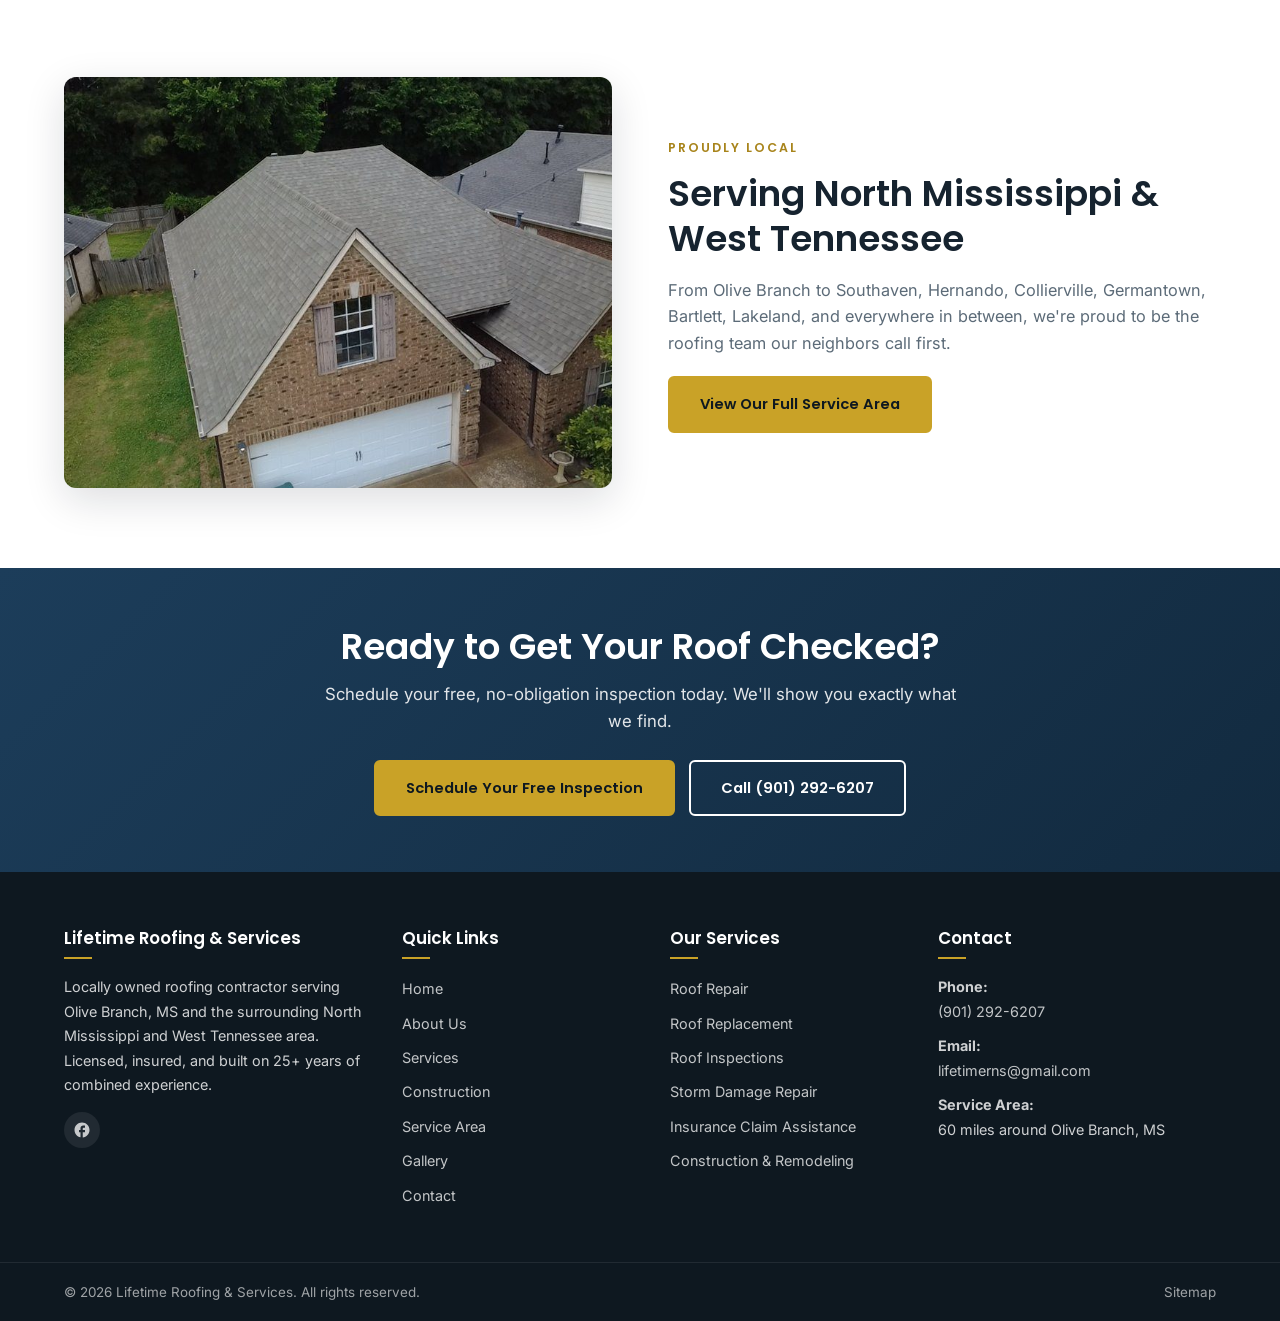
==== commit f4d06ca9: "On-page: target head terms (roofers, roofing company, Memphis area); add metal + commercial roofing " ====
--- a/about.html
+++ b/about.html
@@ -79,7 +79,7 @@
             </div>
             <div class="about-info">
                 <span class="eyebrow">Our Story</span>
-                <h2>A Local Roofing Team Homeowners Can Actually Trust</h2>
+                <h2>A Local Roofing Company Homeowners Can Actually Trust</h2>
                 <p>Lifetime Roofing &amp; Services was built on a simple idea: homeowners deserve clear communication, honest inspections, and quality workmanship, without the pressure tactics that give the roofing industry a bad name.</p>
                 <p>We're proud to be local to Olive Branch, Mississippi, serving families throughout North Mississippi and West Tennessee. With 25+ years of combined experience on our team, we've seen just about every kind of roofing problem, from hidden hail damage to full storm-related replacements, and we bring that experience to every inspection and every job.</p>
                 <div class="credential-tags">
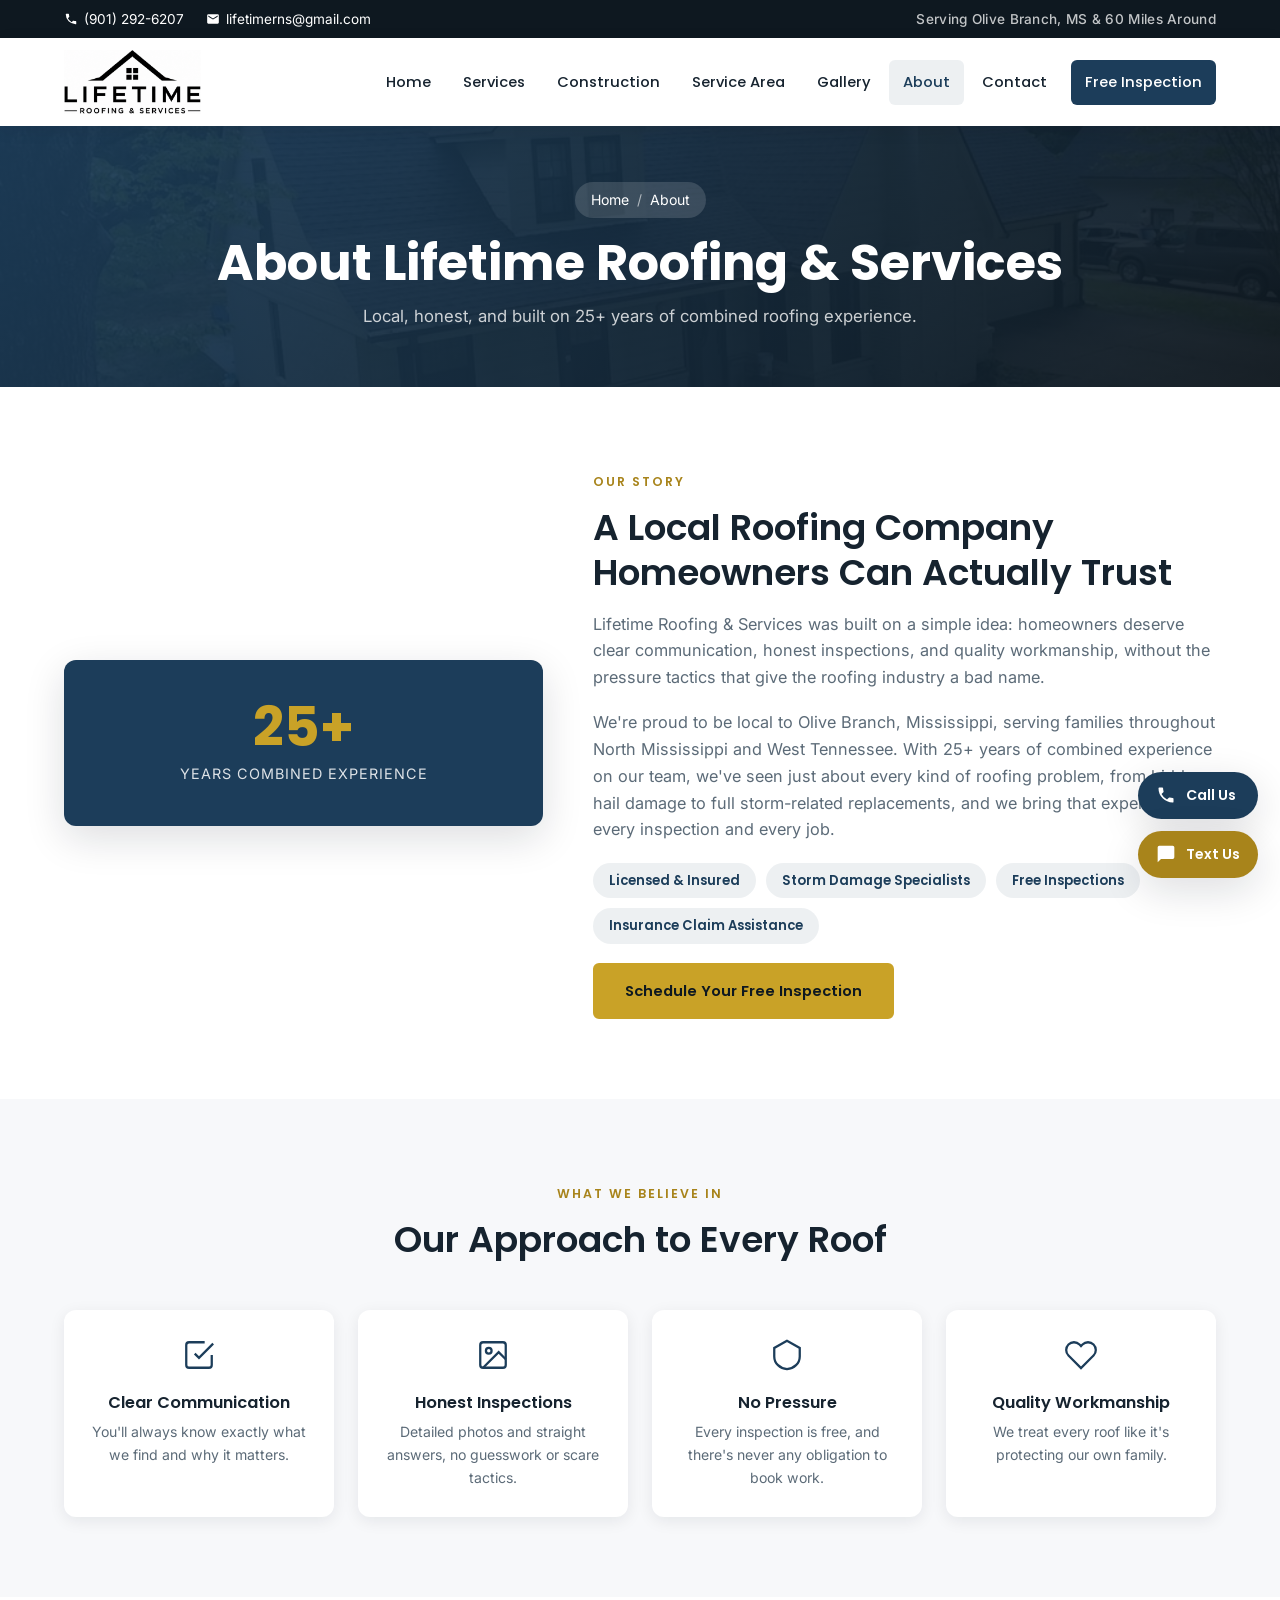
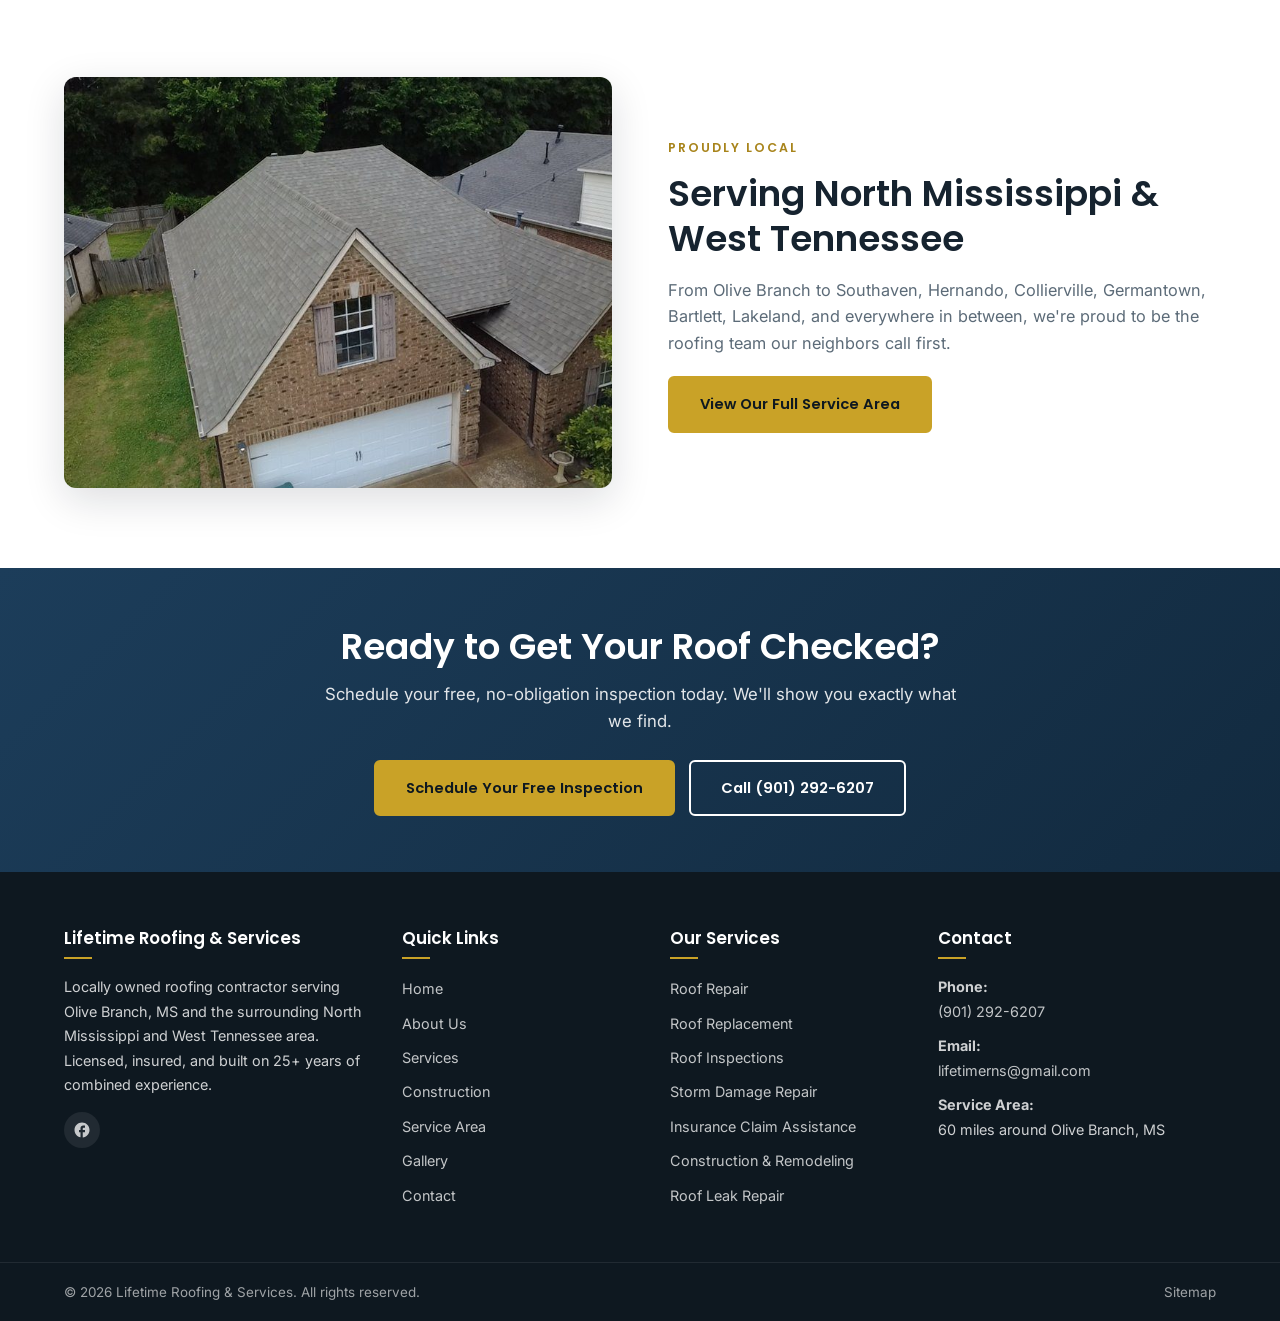
==== commit 8d791efc: "Add Roof Leak Repair in Olive Branch, MS page Weekly service page from the LocalRank site job (keywo" ====
--- a/about.html
+++ b/about.html
@@ -181,6 +181,7 @@
                     <li><a href="storm-damage-roof-repair-olive-branch-ms.html">Storm Damage Repair</a></li>
                     <li><a href="services.html#insurance">Insurance Claim Assistance</a></li>
                     <li><a href="construction.html">Construction &amp; Remodeling</a></li>
+                    <li><a href="roof-leak-repair-olive-branch-ms.html">Roof Leak Repair</a></li>
                 </ul>
             </div>
             <div class="footer-col">
